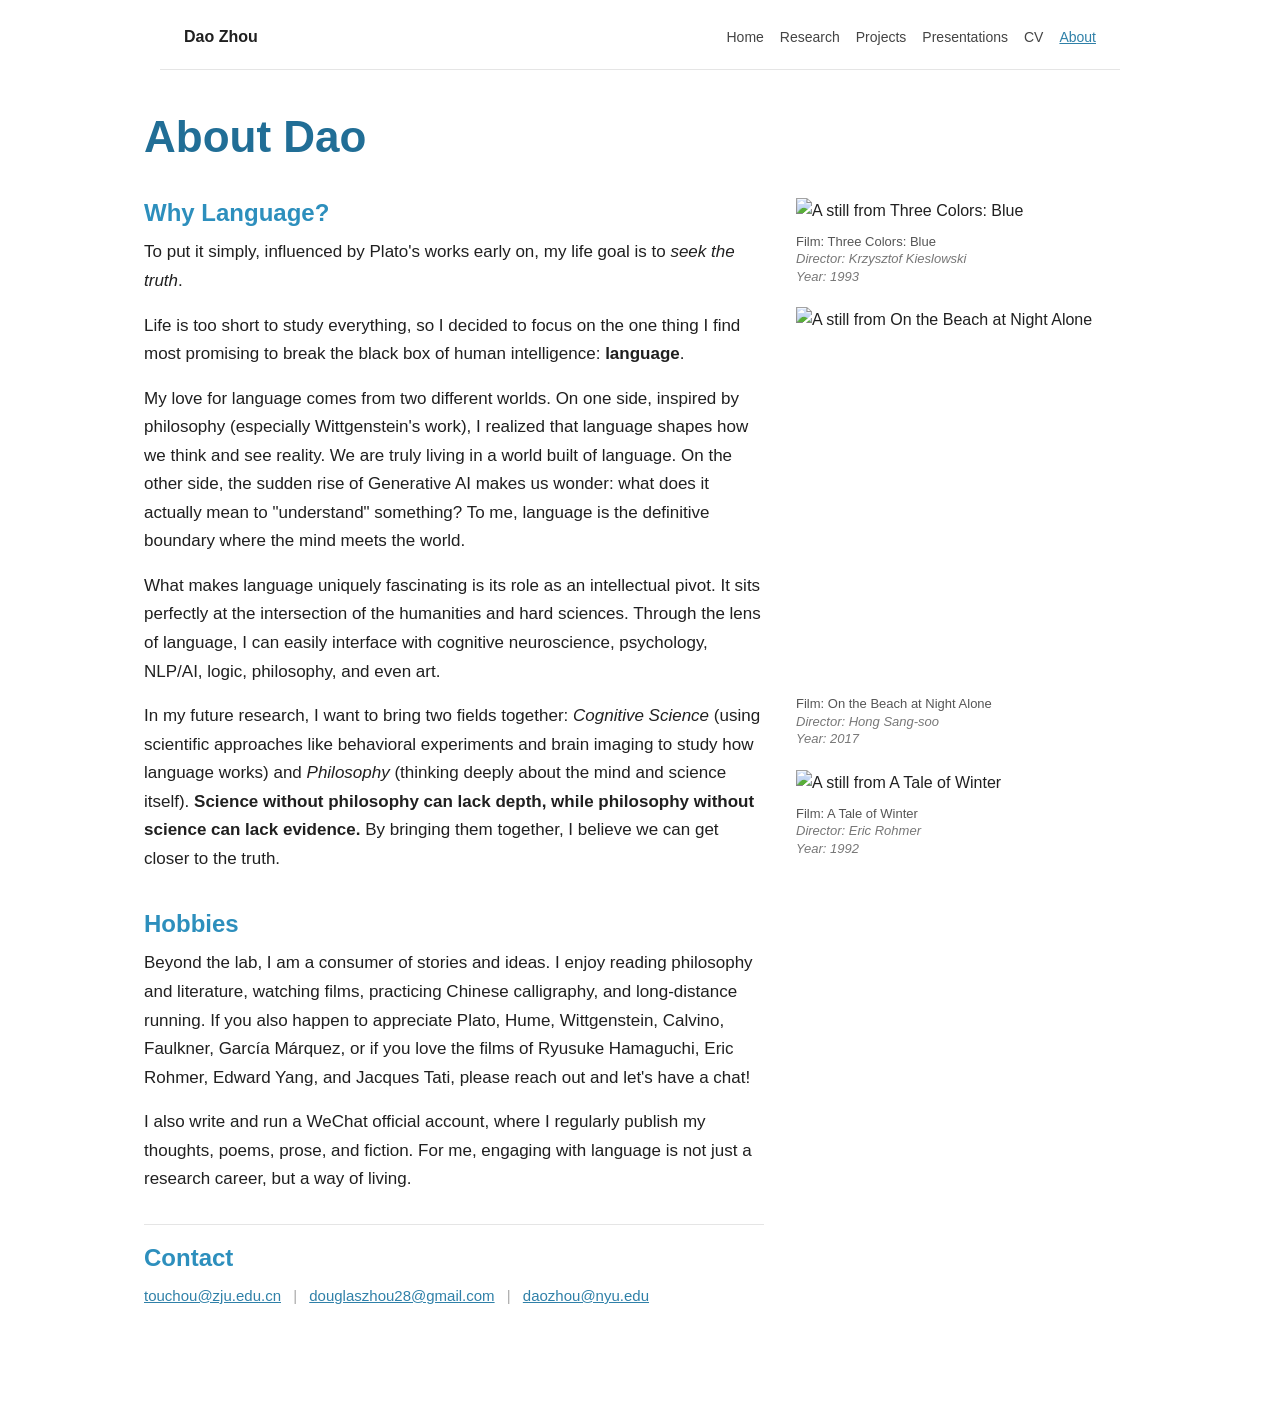
==== about.html @ 205399be "Rename Douglas Zhou to Dao Zhou, update CV, and categorize projects - Replace all "Douglas Zhou"/"Do" ====
<!doctype html>
<html lang="en">
  <head>
    <meta charset="utf-8">
    <meta name="viewport" content="width=device-width, initial-scale=1">
    <title>About - Dao Zhou</title>
    <link rel="stylesheet" href="styles.css">
    <link rel="icon" type="image/png" href="favicon.png">
  </head>
  <body>
    <header class="site-header">
      <a class="site-title" href="index.html">Dao Zhou</a>
      <nav class="nav" aria-label="Primary navigation">
        <a href="index.html">Home</a>
        <a href="research.html">Research</a>
        <a href="projects.html">Projects</a>
        <a href="presentations.html">Presentations</a>
        <a href="cv.html">CV</a>
        <a class="active" href="about.html">About</a>
      </nav>
    </header>

    <main class="page about-page">
      <section class="about-layout">
        <div class="about-copy">
          <h1>About Dao</h1>

          <h2>Why Language?</h2>
          <p>To put it simply, influenced by Plato's works early on, my life goal is to <em>seek the truth</em>.</p>

          <p>Life is too short to study everything, so I decided to focus on the one thing I find most promising to break the black box of human intelligence: <strong>language</strong>.</p>

          <p>My love for language comes from two different worlds. On one side, inspired by philosophy (especially Wittgenstein's work), I realized that language shapes how we think and see reality. We are truly living in a world built of language. On the other side, the sudden rise of Generative AI makes us wonder: what does it actually mean to "understand" something? To me, language is the definitive boundary where the mind meets the world.</p>

          <p>What makes language uniquely fascinating is its role as an intellectual pivot. It sits perfectly at the intersection of the humanities and hard sciences. Through the lens of language, I can easily interface with cognitive neuroscience, psychology, NLP/AI, logic, philosophy, and even art.</p>

          <p>In my future research, I want to bring two fields together: <em>Cognitive Science</em> (using scientific approaches like behavioral experiments and brain imaging to study how language works) and <em>Philosophy</em> (thinking deeply about the mind and science itself). <strong>Science without philosophy can lack depth, while philosophy without science can lack evidence.</strong> By bringing them together, I believe we can get closer to the truth.</p>

          <h2>Hobbies</h2>
          <p>Beyond the lab, I am a consumer of stories and ideas. I enjoy reading philosophy and literature, watching films, practicing Chinese calligraphy, and long-distance running. If you also happen to appreciate Plato, Hume, Wittgenstein, Calvino, Faulkner, García Márquez, or if you love the films of Ryusuke Hamaguchi, Eric Rohmer, Edward Yang, and Jacques Tati, please reach out and let's have a chat!</p>

          <p>I also write and run a WeChat official account, where I regularly publish my thoughts, poems, prose, and fiction. For me, engaging with language is not just a research career, but a way of living.</p>

          <section class="contact-line" aria-label="Contact">
            <h2>Contact</h2>
            <p><a href="mailto:touchou@zju.edu.cn">touchou@zju.edu.cn</a> <span>|</span> <a href="mailto:douglaszhou28@gmail.com">douglaszhou28@gmail.com</a> <span>|</span> <a href="mailto:daozhou@nyu.edu">daozhou@nyu.edu</a></p>
          </section>
        </div>

        <aside class="film-gallery" aria-label="Favorite film stills">
          <figure class="film-image">
            <img src="assets/img/blue.webp" alt="A still from Three Colors: Blue">
            <figcaption><span>Film: Three Colors: Blue</span><span>Director: Krzysztof Kieslowski</span><span>Year: 1993</span></figcaption>
          </figure>
          <figure class="film-image portrait-still">
            <img src="assets/img/on_the_beach_at_night_alone_2017.webp" alt="A still from On the Beach at Night Alone">
            <figcaption><span>Film: On the Beach at Night Alone</span><span>Director: Hong Sang-soo</span><span>Year: 2017</span></figcaption>
          </figure>
          <figure class="film-image">
            <img src="assets/img/a_tale_of_winter_1992.webp" alt="A still from A Tale of Winter">
            <figcaption><span>Film: A Tale of Winter</span><span>Director: Eric Rohmer</span><span>Year: 1992</span></figcaption>
          </figure>
        </aside>
      </section>
    </main>
  </body>
</html>
---- styles.css ----
:root {
  --page-width: 960px;
  --text-width: 912px;
  --ink: #202020;
  --muted: #555;
  --line: #e5e5e5;
  --link: #2f80a8;
  --heading: #2d8fbd;
  --heading-dark: #216e96;
  --soft-blue: #eff8fc;
}

* {
  box-sizing: border-box;
}

body {
  margin: 0;
  color: var(--ink);
  background: #fff;
  font-family: Arial, Helvetica, sans-serif;
  font-size: 16px;
  line-height: 1.68;
}

a {
  color: var(--link);
}

.site-header {
  max-width: var(--page-width);
  margin: 0 auto;
  padding: 24px 24px 18px;
  display: flex;
  justify-content: space-between;
  align-items: baseline;
  gap: 24px;
  border-bottom: 1px solid var(--line);
}

.site-title {
  color: var(--ink);
  font-size: 16px;
  font-weight: 700;
  text-decoration: none;
}

.nav {
  display: flex;
  flex-wrap: wrap;
  justify-content: flex-end;
  gap: 16px;
  font-size: 14px;
}

.nav a {
  color: #444;
  text-decoration: none;
}

.nav a.active,
.nav a:hover {
  color: var(--link);
  text-decoration: underline;
}

.page {
  max-width: var(--page-width);
  margin: 0 auto;
  padding: 42px 24px 80px;
}

.home-page {
  max-width: 1040px;
  padding-top: 58px;
}

.home-layout {
  display: grid;
  grid-template-columns: minmax(0, 640px) 324px;
  gap: 28px;
  align-items: start;
}

.home-layout .portrait {
  margin-top: 78px;
}

.home-text {
  max-width: 640px;
  font-size: 17px;
  line-height: 1.7;
}

h1 {
  margin: 0 0 28px;
  color: var(--heading-dark);
  font-family: Arial, Helvetica, sans-serif;
  font-size: 44px;
  font-weight: 700;
  line-height: 1.15;
}

.home-text h1 {
  color: var(--heading-dark);
  font-size: 54px;
}

h2 {
  margin: 36px 0 10px;
  color: var(--heading);
  font-family: Arial, Helvetica, sans-serif;
  font-size: 24px;
  font-weight: 700;
  line-height: 1.25;
}

p {
  margin: 0 0 16px;
}

ol,
ul {
  margin-top: 0;
  padding-left: 24px;
}

li {
  margin-bottom: 10px;
}

.portrait {
  margin: 4px 0 0;
}

.portrait img {
  display: block;
  width: 100%;
  height: 520px;
  object-fit: cover;
}

figcaption {
  margin-top: 8px;
  color: #777;
  font-size: 13px;
  font-style: italic;
  font-weight: 500;
  line-height: 1.35;
}

.portrait figcaption {
  text-align: right;
}

.button-row {
  margin-top: 26px;
}

.button {
  display: inline-block;
  margin: 0 10px 10px 0;
  padding: 7px 12px;
  border: 1px solid var(--link);
  color: var(--link);
  text-decoration: none;
  font-size: 13px;
}

.button:hover {
  background: #f5f8f7;
}

.text-page {
  max-width: var(--page-width);
  font-size: 17px;
}

.text-page > p,
.text-page > ol,
.text-page > ul,
.text-page > h2,
.project-entry > h2,
.project-entry > p {
  max-width: var(--text-width);
}

.projects-page h1 {
  margin-bottom: 12px;
}

.project-entry {
  padding: 26px 0;
  border-top: 1px solid var(--line);
}

.project-entry:first-of-type {
  border-top: 0;
  padding-top: 8px;
}

.project-entry h2 {
  color: var(--ink);
  margin: 0 0 4px;
}

.project-meta {
  color: var(--muted);
  font-size: 14px;
  margin-bottom: 12px;
}

.projects-intro {
  color: var(--muted);
  font-size: 15px;
  margin-bottom: 6px;
}

.project-category {
  border-top: 1px solid var(--line);
}

.project-category:first-of-type {
  border-top: 0;
}

.category-header {
  display: flex;
  width: 100%;
  align-items: center;
  justify-content: space-between;
  gap: 20px;
  padding: 24px 2px;
  background: none;
  border: 0;
  cursor: pointer;
  text-align: left;
  font: inherit;
  color: inherit;
}

.category-header:hover .category-name {
  color: var(--link);
}

.category-title {
  display: flex;
  flex-direction: column;
  gap: 4px;
  min-width: 0;
}

.category-name {
  font-size: 22px;
  font-weight: 700;
  color: var(--heading);
  line-height: 1.2;
  transition: color 0.15s ease;
}

.category-subtitle {
  font-size: 14px;
  color: var(--muted);
  line-height: 1.4;
}

.category-meta {
  display: flex;
  align-items: center;
  gap: 16px;
  flex-shrink: 0;
}

.category-count {
  font-size: 13px;
  color: var(--muted);
  white-space: nowrap;
}

.category-chevron {
  width: 10px;
  height: 10px;
  border-right: 2px solid var(--heading);
  border-bottom: 2px solid var(--heading);
  transform: rotate(45deg);
  transition: transform 0.22s ease;
}

.project-category.open .category-chevron {
  transform: rotate(-135deg);
}

.category-body {
  display: grid;
  grid-template-rows: 0fr;
  visibility: hidden;
  transition: grid-template-rows 0.28s ease, visibility 0s linear 0.28s;
}

.project-category.open .category-body {
  grid-template-rows: 1fr;
  visibility: visible;
  transition: grid-template-rows 0.28s ease;
}

.category-body-inner {
  overflow: hidden;
  min-height: 0;
}

.category-body .project-entry {
  margin-left: 4px;
  padding-left: 22px;
  border-left: 2px solid var(--line);
}

.small-note {
  color: var(--muted);
  font-size: 14px;
}

.cv-page {
  max-width: var(--page-width);
}

.cv-section {
  padding: 22px 0;
  border-top: 1px solid var(--line);
}

.cv-section h2 {
  margin-top: 0;
}

.cv-row {
  display: grid;
  grid-template-columns: minmax(0, 1fr) 150px;
  gap: 32px;
  margin-bottom: 18px;
}

.cv-row p {
  margin-bottom: 4px;
}

.cv-row > p:last-child {
  color: var(--muted);
  text-align: right;
}

.cv-frame {
  width: 100%;
  height: 980px;
  margin-top: 28px;
  border: 1px solid var(--line);
}

.about-page {
  max-width: 1040px;
}

.about-layout {
  display: grid;
  grid-template-columns: minmax(0, 1fr) 340px;
  gap: 32px;
  align-items: start;
}

.about-copy {
  max-width: 620px;
  font-size: 17px;
}

.film-gallery {
  display: grid;
  gap: 22px;
  margin-top: 86px;
}

.film-image {
  margin: 0;
}

.film-image img {
  display: block;
  width: 100%;
  height: auto;
}

.film-image.portrait-still img {
  height: 380px;
  object-fit: cover;
  object-position: center;
}

.film-image figcaption {
  text-align: left;
}

.film-image figcaption span {
  display: block;
}

.film-image figcaption span:first-child {
  color: #555;
  font-style: normal;
}

.contact-line {
  margin-top: 30px;
  padding-top: 18px;
  border-top: 1px solid var(--line);
}

.contact-line h2 {
  margin-top: 0;
}

.contact-line p {
  color: var(--muted);
  font-size: 15px;
}

.contact-line span {
  color: #aaa;
  margin: 0 8px;
}

@media (max-width: 760px) {
  .site-header {
    display: block;
  }

  .nav {
    justify-content: flex-start;
    margin-top: 12px;
  }

  .page {
    padding-top: 38px;
  }

  .home-layout {
    grid-template-columns: 1fr;
    gap: 30px;
  }

  .home-layout .portrait {
    margin-top: 0;
  }

  .portrait {
    max-width: 360px;
  }

  .portrait img {
    height: auto;
  }

  .about-layout {
    grid-template-columns: 1fr;
    gap: 30px;
  }

  .film-gallery {
    max-width: 420px;
  }

  h1,
  .home-text h1 {
    font-size: 38px;
  }
}
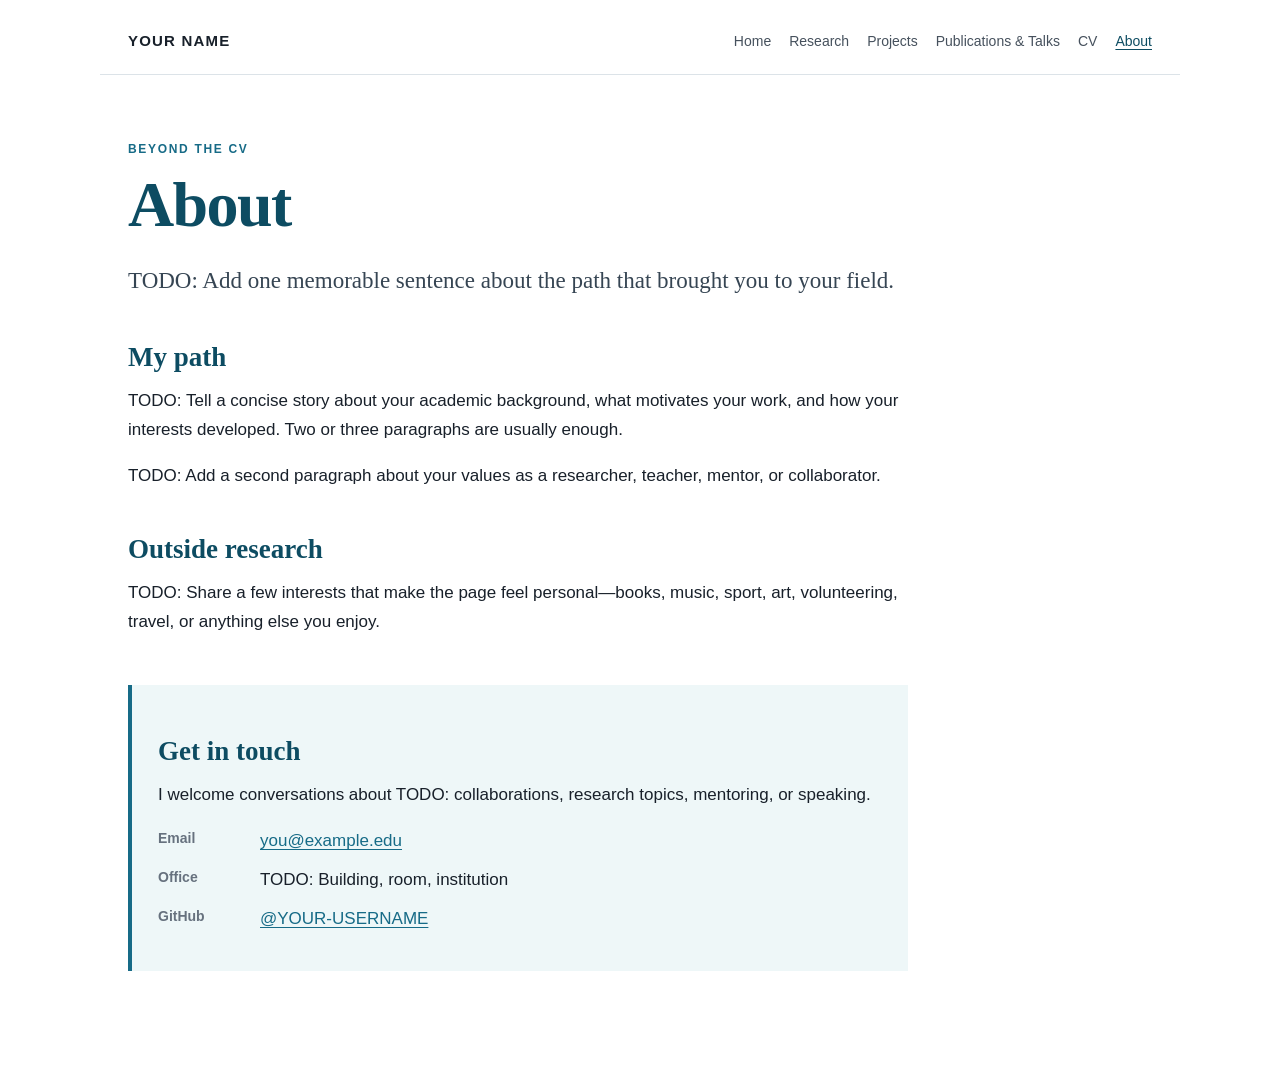
==== commit 9a2da371: "Convert academic site into reusable template" ====
--- a/about.html
+++ b/about.html
@@ -1,67 +1,21 @@
 <!doctype html>
 <html lang="en">
   <head>
-    <meta charset="utf-8">
-    <meta name="viewport" content="width=device-width, initial-scale=1">
-    <title>About - Dao Zhou</title>
-    <link rel="stylesheet" href="styles.css">
-    <link rel="icon" type="image/png" href="favicon.png">
+    <meta charset="utf-8"><meta name="viewport" content="width=device-width, initial-scale=1">
+    <meta name="description" content="About YOUR NAME."><title>About | YOUR NAME</title>
+    <link rel="stylesheet" href="styles.css"><link rel="icon" type="image/svg+xml" href="favicon.svg">
   </head>
   <body>
     <header class="site-header">
-      <a class="site-title" href="index.html">Dao Zhou</a>
-      <nav class="nav" aria-label="Primary navigation">
-        <a href="index.html">Home</a>
-        <a href="research.html">Research</a>
-        <a href="projects.html">Projects</a>
-        <a href="presentations.html">Presentations</a>
-        <a href="cv.html">CV</a>
-        <a class="active" href="about.html">About</a>
-      </nav>
+      <a class="site-title" href="index.html">YOUR NAME</a>
+      <nav class="nav" aria-label="Primary navigation"><a href="index.html">Home</a><a href="research.html">Research</a><a href="projects.html">Projects</a><a href="presentations.html">Publications &amp; Talks</a><a href="cv.html">CV</a><a class="active" aria-current="page" href="about.html">About</a></nav>
     </header>
-
-    <main class="page about-page">
-      <section class="about-layout">
-        <div class="about-copy">
-          <h1>About Dao</h1>
-
-          <h2>Why Language?</h2>
-          <p>To put it simply, influenced by Plato's works early on, my life goal is to <em>seek the truth</em>.</p>
-
-          <p>Life is too short to study everything, so I decided to focus on the one thing I find most promising to break the black box of human intelligence: <strong>language</strong>.</p>
-
-          <p>My love for language comes from two different worlds. On one side, inspired by philosophy (especially Wittgenstein's work), I realized that language shapes how we think and see reality. We are truly living in a world built of language. On the other side, the sudden rise of Generative AI makes us wonder: what does it actually mean to "understand" something? To me, language is the definitive boundary where the mind meets the world.</p>
-
-          <p>What makes language uniquely fascinating is its role as an intellectual pivot. It sits perfectly at the intersection of the humanities and hard sciences. Through the lens of language, I can easily interface with cognitive neuroscience, psychology, NLP/AI, logic, philosophy, and even art.</p>
-
-          <p>In my future research, I want to bring two fields together: <em>Cognitive Science</em> (using scientific approaches like behavioral experiments and brain imaging to study how language works) and <em>Philosophy</em> (thinking deeply about the mind and science itself). <strong>Science without philosophy can lack depth, while philosophy without science can lack evidence.</strong> By bringing them together, I believe we can get closer to the truth.</p>
-
-          <h2>Hobbies</h2>
-          <p>Beyond the lab, I am a consumer of stories and ideas. I enjoy reading philosophy and literature, watching films, practicing Chinese calligraphy, and long-distance running. If you also happen to appreciate Plato, Hume, Wittgenstein, Calvino, Faulkner, García Márquez, or if you love the films of Ryusuke Hamaguchi, Eric Rohmer, Edward Yang, and Jacques Tati, please reach out and let's have a chat!</p>
-
-          <p>I also write and run a WeChat official account, where I regularly publish my thoughts, poems, prose, and fiction. For me, engaging with language is not just a research career, but a way of living.</p>
-
-          <section class="contact-line" aria-label="Contact">
-            <h2>Contact</h2>
-            <p><a href="mailto:touchou@zju.edu.cn">touchou@zju.edu.cn</a> <span>|</span> <a href="mailto:douglaszhou28@gmail.com">douglaszhou28@gmail.com</a> <span>|</span> <a href="mailto:daozhou@nyu.edu">daozhou@nyu.edu</a></p>
-          </section>
-        </div>
-
-        <aside class="film-gallery" aria-label="Favorite film stills">
-          <figure class="film-image">
-            <img src="assets/img/blue.webp" alt="A still from Three Colors: Blue">
-            <figcaption><span>Film: Three Colors: Blue</span><span>Director: Krzysztof Kieslowski</span><span>Year: 1993</span></figcaption>
-          </figure>
-          <figure class="film-image portrait-still">
-            <img src="assets/img/on_the_beach_at_night_alone_2017.webp" alt="A still from On the Beach at Night Alone">
-            <figcaption><span>Film: On the Beach at Night Alone</span><span>Director: Hong Sang-soo</span><span>Year: 2017</span></figcaption>
-          </figure>
-          <figure class="film-image">
-            <img src="assets/img/a_tale_of_winter_1992.webp" alt="A still from A Tale of Winter">
-            <figcaption><span>Film: A Tale of Winter</span><span>Director: Eric Rohmer</span><span>Year: 1992</span></figcaption>
-          </figure>
-        </aside>
-      </section>
+    <main class="page text-page about-page">
+      <p class="eyebrow">Beyond the CV</p><h1>About</h1>
+      <p class="lead">TODO: Add one memorable sentence about the path that brought you to your field.</p>
+      <section><h2>My path</h2><p>TODO: Tell a concise story about your academic background, what motivates your work, and how your interests developed. Two or three paragraphs are usually enough.</p><p>TODO: Add a second paragraph about your values as a researcher, teacher, mentor, or collaborator.</p></section>
+      <section><h2>Outside research</h2><p>TODO: Share a few interests that make the page feel personal—books, music, sport, art, volunteering, travel, or anything else you enjoy.</p></section>
+      <section class="contact-card" aria-label="Contact information"><h2>Get in touch</h2><p>I welcome conversations about TODO: collaborations, research topics, mentoring, or speaking.</p><ul class="contact-list"><li><span>Email</span><a href="mailto:you@example.edu">you@example.edu</a></li><li><span>Office</span>TODO: Building, room, institution</li><li><span>GitHub</span><a href="https://github.com/YOUR-USERNAME">@YOUR-USERNAME</a></li></ul></section>
     </main>
   </body>
 </html>
--- a/styles.css
+++ b/styles.css
@@ -1,473 +1,115 @@
 :root {
-  --page-width: 960px;
-  --text-width: 912px;
-  --ink: #202020;
-  --muted: #555;
-  --line: #e5e5e5;
-  --link: #2f80a8;
-  --heading: #2d8fbd;
-  --heading-dark: #216e96;
-  --soft-blue: #eff8fc;
+  --page-width: 1080px;
+  --text-width: 780px;
+  --ink: #18202a;
+  --muted: #66717e;
+  --line: #dce3e8;
+  --accent: #176b87;
+  --accent-dark: #0d4c62;
+  --soft: #eef7f8;
+  --paper: #ffffff;
+  --shadow: 0 18px 50px rgba(22, 55, 67, 0.10);
 }
 
-* {
-  box-sizing: border-box;
+* { box-sizing: border-box; }
+html { scroll-behavior: smooth; }
+body { margin: 0; color: var(--ink); background: var(--paper); font-family: Inter, ui-sans-serif, -apple-system, BlinkMacSystemFont, "Segoe UI", sans-serif; font-size: 17px; line-height: 1.7; }
+a { color: var(--accent); text-underline-offset: 3px; }
+a:hover { color: var(--accent-dark); }
+
+.site-header { max-width: var(--page-width); margin: 0 auto; padding: 28px 28px 20px; display: flex; justify-content: space-between; align-items: baseline; gap: 28px; border-bottom: 1px solid var(--line); }
+.site-title { flex: none; color: var(--ink); font-size: 15px; font-weight: 800; letter-spacing: .08em; text-decoration: none; }
+.nav { display: flex; flex-wrap: wrap; justify-content: flex-end; gap: 7px 18px; font-size: 14px; }
+.nav a { color: #46515d; text-decoration: none; }
+.nav a.active, .nav a:hover { color: var(--accent-dark); text-decoration: underline; }
+
+.page { max-width: var(--page-width); margin: 0 auto; padding: 64px 28px 96px; }
+.text-page > section, .text-page > p, .text-page > ol, .text-page > ul { max-width: var(--text-width); }
+h1, h2 { font-family: Georgia, "Times New Roman", serif; }
+h1 { margin: 0 0 26px; color: var(--accent-dark); font-size: clamp(42px, 6vw, 64px); line-height: 1.05; letter-spacing: -.025em; }
+h2 { margin: 42px 0 12px; color: var(--accent-dark); font-size: 27px; line-height: 1.25; }
+p { margin: 0 0 18px; }
+ol, ul { margin-top: 0; padding-left: 24px; }
+li { margin-bottom: 10px; }
+.eyebrow { margin-bottom: 12px; color: var(--accent); font-size: 12px; font-weight: 800; letter-spacing: .14em; text-transform: uppercase; }
+.lead { max-width: 720px; margin-bottom: 30px; color: #364553; font-family: Georgia, "Times New Roman", serif; font-size: 23px; line-height: 1.5; }
+
+.home-page { padding-top: 76px; }
+.home-layout { display: grid; grid-template-columns: minmax(0, 1.65fr) minmax(250px, .75fr); gap: 64px; align-items: start; }
+.home-text h1 { font-size: clamp(48px, 7vw, 76px); }
+.portrait { margin: 48px 0 0; }
+.portrait img { display: block; width: 100%; aspect-ratio: 4 / 5; object-fit: cover; border-radius: 3px; box-shadow: var(--shadow); }
+figcaption { margin-top: 10px; color: var(--muted); font-size: 13px; font-style: italic; text-align: right; }
+.button-row { margin-top: 30px; }
+.button { display: inline-block; margin: 0 8px 10px 0; padding: 9px 14px; border: 1px solid var(--accent); border-radius: 3px; color: var(--accent-dark); font-size: 13px; font-weight: 700; text-decoration: none; }
+.button:hover { background: var(--soft); }
+.button.primary { background: var(--accent-dark); color: white; }
+.button.primary:hover { background: var(--accent); }
+.profile-links { display: flex; flex-wrap: wrap; gap: 8px 22px; padding: 0; margin-top: 18px; list-style: none; font-size: 14px; }
+.question-list li { padding-left: 8px; margin-bottom: 18px; }
+.tag-list { display: flex; flex-wrap: wrap; gap: 9px; padding: 0; list-style: none; }
+.tag-list li { padding: 6px 11px; margin: 0; background: var(--soft); border-radius: 999px; color: var(--accent-dark); font-size: 14px; }
+
+.projects-page { max-width: var(--page-width); }
+.projects-intro { color: var(--muted); }
+.project-category { margin-bottom: 16px; }
+.category-header { display: flex; width: 100%; align-items: center; justify-content: space-between; gap: 20px; padding: 18px 22px; background: #f8fafb; border: 1px solid var(--line); border-radius: 8px; cursor: pointer; text-align: left; font: inherit; color: inherit; }
+.category-header:hover, .project-category.open .category-header { background: var(--soft); border-color: #b7d9df; }
+.category-title { display: flex; flex-direction: column; gap: 2px; }
+.category-name { color: var(--accent-dark); font-family: Georgia, "Times New Roman", serif; font-size: 22px; font-weight: 700; line-height: 1.3; }
+.category-subtitle, .category-count { color: var(--muted); font-size: 14px; }
+.category-meta { display: flex; flex: none; align-items: center; gap: 14px; }
+.category-toggle { width: 10px; height: 10px; border-right: 2px solid var(--accent); border-bottom: 2px solid var(--accent); transform: rotate(45deg) translateY(-3px); transition: transform .2s ease; }
+.project-category.open .category-toggle { transform: rotate(225deg) translate(-2px, -2px); }
+.category-body { display: grid; grid-template-rows: 0fr; transition: grid-template-rows .25s ease; }
+.project-category.open .category-body { grid-template-rows: 1fr; }
+.category-body-inner { overflow: hidden; }
+.project-entry { padding: 28px 22px; border-bottom: 1px solid var(--line); }
+.project-entry h2 { margin: 0 0 7px; color: var(--ink); font-size: 24px; }
+.project-meta { color: var(--muted); font-size: 14px; }
+.resource-links { display: flex; flex-wrap: wrap; gap: 18px; font-size: 14px; font-weight: 700; }
+
+.output-section { margin-bottom: 54px; }
+.output-entry { padding: 20px 0; border-top: 1px solid var(--line); }
+.output-entry:last-child { border-bottom: 1px solid var(--line); }
+.output-entry p { margin-bottom: 8px; }
+.page-heading-row { display: flex; align-items: flex-end; justify-content: space-between; gap: 30px; margin-bottom: 22px; }
+.page-heading-row h1 { margin-bottom: 0; }
+.cv-section { padding: 6px 0 28px; border-top: 1px solid var(--line); }
+.cv-section h2 { margin-top: 24px; }
+.cv-row { display: grid; grid-template-columns: minmax(0, 1fr) max-content; gap: 34px; margin-bottom: 22px; }
+.cv-row p { margin: 0 0 3px; }
+.cv-row > p:last-child, .cv-row > div + p { color: var(--muted); font-size: 14px; text-align: right; }
+.cv-preview { padding-top: 4px; }
+.file-note { color: var(--muted); font-size: 14px; }
+.cv-frame { width: 100%; min-height: 760px; border: 1px solid var(--line); }
+.asset-placeholder { padding: 26px; background: #f8fafb; border: 1px dashed #aab7c0; color: var(--muted); }
+.asset-placeholder p:last-child { margin-bottom: 0; overflow-wrap: anywhere; }
+.contact-card { margin-top: 48px; padding: 8px 26px 20px; background: var(--soft); border-left: 4px solid var(--accent); }
+.contact-list { padding: 0; list-style: none; }
+.contact-list li { display: grid; grid-template-columns: 90px 1fr; gap: 12px; }
+.contact-list span { color: var(--muted); font-size: 14px; font-weight: 700; }
+code { padding: 2px 5px; background: #f3f5f6; border-radius: 3px; font-size: .9em; }
+
+@media (max-width: 760px) {
+  body { font-size: 16px; }
+  .site-header { align-items: flex-start; flex-direction: column; gap: 12px; padding: 22px 20px 16px; }
+  .nav { justify-content: flex-start; gap: 6px 15px; }
+  .page { padding: 46px 20px 72px; }
+  .home-layout { grid-template-columns: 1fr; gap: 20px; }
+  .portrait { max-width: 360px; margin-top: 12px; }
+  .portrait figcaption { text-align: left; }
+  .page-heading-row { align-items: flex-start; flex-direction: column; }
+  .cv-row { grid-template-columns: 1fr; gap: 2px; }
+  .cv-row > p:last-child, .cv-row > div + p { text-align: left; }
+  .category-count { display: none; }
+  .category-header { padding: 16px; }
+  .project-entry { padding: 24px 8px; }
+  .cv-frame { min-height: 520px; }
 }
 
-body {
-  margin: 0;
-  color: var(--ink);
-  background: #fff;
-  font-family: Arial, Helvetica, sans-serif;
-  font-size: 16px;
-  line-height: 1.68;
+@media print {
+  .site-header, .button, .cv-preview { display: none; }
+  .page { max-width: none; padding: 0; }
+  body { font-size: 11pt; }
 }
-
-a {
-  color: var(--link);
-}
-
-.site-header {
-  max-width: var(--page-width);
-  margin: 0 auto;
-  padding: 24px 24px 18px;
-  display: flex;
-  justify-content: space-between;
-  align-items: baseline;
-  gap: 24px;
-  border-bottom: 1px solid var(--line);
-}
-
-.site-title {
-  color: var(--ink);
-  font-size: 16px;
-  font-weight: 700;
-  text-decoration: none;
-}
-
-.nav {
-  display: flex;
-  flex-wrap: wrap;
-  justify-content: flex-end;
-  gap: 16px;
-  font-size: 14px;
-}
-
-.nav a {
-  color: #444;
-  text-decoration: none;
-}
-
-.nav a.active,
-.nav a:hover {
-  color: var(--link);
-  text-decoration: underline;
-}
-
-.page {
-  max-width: var(--page-width);
-  margin: 0 auto;
-  padding: 42px 24px 80px;
-}
-
-.home-page {
-  max-width: 1040px;
-  padding-top: 58px;
-}
-
-.home-layout {
-  display: grid;
-  grid-template-columns: minmax(0, 640px) 324px;
-  gap: 28px;
-  align-items: start;
-}
-
-.home-layout .portrait {
-  margin-top: 78px;
-}
-
-.home-text {
-  max-width: 640px;
-  font-size: 17px;
-  line-height: 1.7;
-}
-
-h1 {
-  margin: 0 0 28px;
-  color: var(--heading-dark);
-  font-family: Arial, Helvetica, sans-serif;
-  font-size: 44px;
-  font-weight: 700;
-  line-height: 1.15;
-}
-
-.home-text h1 {
-  color: var(--heading-dark);
-  font-size: 54px;
-}
-
-h2 {
-  margin: 36px 0 10px;
-  color: var(--heading);
-  font-family: Arial, Helvetica, sans-serif;
-  font-size: 24px;
-  font-weight: 700;
-  line-height: 1.25;
-}
-
-p {
-  margin: 0 0 16px;
-}
-
-ol,
-ul {
-  margin-top: 0;
-  padding-left: 24px;
-}
-
-li {
-  margin-bottom: 10px;
-}
-
-.portrait {
-  margin: 4px 0 0;
-}
-
-.portrait img {
-  display: block;
-  width: 100%;
-  height: 520px;
-  object-fit: cover;
-}
-
-figcaption {
-  margin-top: 8px;
-  color: #777;
-  font-size: 13px;
-  font-style: italic;
-  font-weight: 500;
-  line-height: 1.35;
-}
-
-.portrait figcaption {
-  text-align: right;
-}
-
-.button-row {
-  margin-top: 26px;
-}
-
-.button {
-  display: inline-block;
-  margin: 0 10px 10px 0;
-  padding: 7px 12px;
-  border: 1px solid var(--link);
-  color: var(--link);
-  text-decoration: none;
-  font-size: 13px;
-}
-
-.button:hover {
-  background: #f5f8f7;
-}
-
-.text-page {
-  max-width: var(--page-width);
-  font-size: 17px;
-}
-
-.text-page > p,
-.text-page > ol,
-.text-page > ul,
-.text-page > h2,
-.project-entry > h2,
-.project-entry > p {
-  max-width: var(--text-width);
-}
-
-.projects-page h1 {
-  margin-bottom: 12px;
-}
-
-.project-entry {
-  padding: 26px 0;
-  border-top: 1px solid var(--line);
-}
-
-.project-entry:first-of-type {
-  border-top: 0;
-  padding-top: 8px;
-}
-
-.project-entry h2 {
-  color: var(--ink);
-  margin: 0 0 4px;
-}
-
-.project-meta {
-  color: var(--muted);
-  font-size: 14px;
-  margin-bottom: 12px;
-}
-
-.projects-intro {
-  color: var(--muted);
-  font-size: 15px;
-  margin-bottom: 6px;
-}
-
-.project-category {
-  border-top: 1px solid var(--line);
-}
-
-.project-category:first-of-type {
-  border-top: 0;
-}
-
-.category-header {
-  display: flex;
-  width: 100%;
-  align-items: center;
-  justify-content: space-between;
-  gap: 20px;
-  padding: 24px 2px;
-  background: none;
-  border: 0;
-  cursor: pointer;
-  text-align: left;
-  font: inherit;
-  color: inherit;
-}
-
-.category-header:hover .category-name {
-  color: var(--link);
-}
-
-.category-title {
-  display: flex;
-  flex-direction: column;
-  gap: 4px;
-  min-width: 0;
-}
-
-.category-name {
-  font-size: 22px;
-  font-weight: 700;
-  color: var(--heading);
-  line-height: 1.2;
-  transition: color 0.15s ease;
-}
-
-.category-subtitle {
-  font-size: 14px;
-  color: var(--muted);
-  line-height: 1.4;
-}
-
-.category-meta {
-  display: flex;
-  align-items: center;
-  gap: 16px;
-  flex-shrink: 0;
-}
-
-.category-count {
-  font-size: 13px;
-  color: var(--muted);
-  white-space: nowrap;
-}
-
-.category-chevron {
-  width: 10px;
-  height: 10px;
-  border-right: 2px solid var(--heading);
-  border-bottom: 2px solid var(--heading);
-  transform: rotate(45deg);
-  transition: transform 0.22s ease;
-}
-
-.project-category.open .category-chevron {
-  transform: rotate(-135deg);
-}
-
-.category-body {
-  display: grid;
-  grid-template-rows: 0fr;
-  visibility: hidden;
-  transition: grid-template-rows 0.28s ease, visibility 0s linear 0.28s;
-}
-
-.project-category.open .category-body {
-  grid-template-rows: 1fr;
-  visibility: visible;
-  transition: grid-template-rows 0.28s ease;
-}
-
-.category-body-inner {
-  overflow: hidden;
-  min-height: 0;
-}
-
-.category-body .project-entry {
-  margin-left: 4px;
-  padding-left: 22px;
-  border-left: 2px solid var(--line);
-}
-
-.small-note {
-  color: var(--muted);
-  font-size: 14px;
-}
-
-.cv-page {
-  max-width: var(--page-width);
-}
-
-.cv-section {
-  padding: 22px 0;
-  border-top: 1px solid var(--line);
-}
-
-.cv-section h2 {
-  margin-top: 0;
-}
-
-.cv-row {
-  display: grid;
-  grid-template-columns: minmax(0, 1fr) 150px;
-  gap: 32px;
-  margin-bottom: 18px;
-}
-
-.cv-row p {
-  margin-bottom: 4px;
-}
-
-.cv-row > p:last-child {
-  color: var(--muted);
-  text-align: right;
-}
-
-.cv-frame {
-  width: 100%;
-  height: 980px;
-  margin-top: 28px;
-  border: 1px solid var(--line);
-}
-
-.about-page {
-  max-width: 1040px;
-}
-
-.about-layout {
-  display: grid;
-  grid-template-columns: minmax(0, 1fr) 340px;
-  gap: 32px;
-  align-items: start;
-}
-
-.about-copy {
-  max-width: 620px;
-  font-size: 17px;
-}
-
-.film-gallery {
-  display: grid;
-  gap: 22px;
-  margin-top: 86px;
-}
-
-.film-image {
-  margin: 0;
-}
-
-.film-image img {
-  display: block;
-  width: 100%;
-  height: auto;
-}
-
-.film-image.portrait-still img {
-  height: 380px;
-  object-fit: cover;
-  object-position: center;
-}
-
-.film-image figcaption {
-  text-align: left;
-}
-
-.film-image figcaption span {
-  display: block;
-}
-
-.film-image figcaption span:first-child {
-  color: #555;
-  font-style: normal;
-}
-
-.contact-line {
-  margin-top: 30px;
-  padding-top: 18px;
-  border-top: 1px solid var(--line);
-}
-
-.contact-line h2 {
-  margin-top: 0;
-}
-
-.contact-line p {
-  color: var(--muted);
-  font-size: 15px;
-}
-
-.contact-line span {
-  color: #aaa;
-  margin: 0 8px;
-}
-
-@media (max-width: 760px) {
-  .site-header {
-    display: block;
-  }
-
-  .nav {
-    justify-content: flex-start;
-    margin-top: 12px;
-  }
-
-  .page {
-    padding-top: 38px;
-  }
-
-  .home-layout {
-    grid-template-columns: 1fr;
-    gap: 30px;
-  }
-
-  .home-layout .portrait {
-    margin-top: 0;
-  }
-
-  .portrait {
-    max-width: 360px;
-  }
-
-  .portrait img {
-    height: auto;
-  }
-
-  .about-layout {
-    grid-template-columns: 1fr;
-    gap: 30px;
-  }
-
-  .film-gallery {
-    max-width: 420px;
-  }
-
-  h1,
-  .home-text h1 {
-    font-size: 38px;
-  }
-}
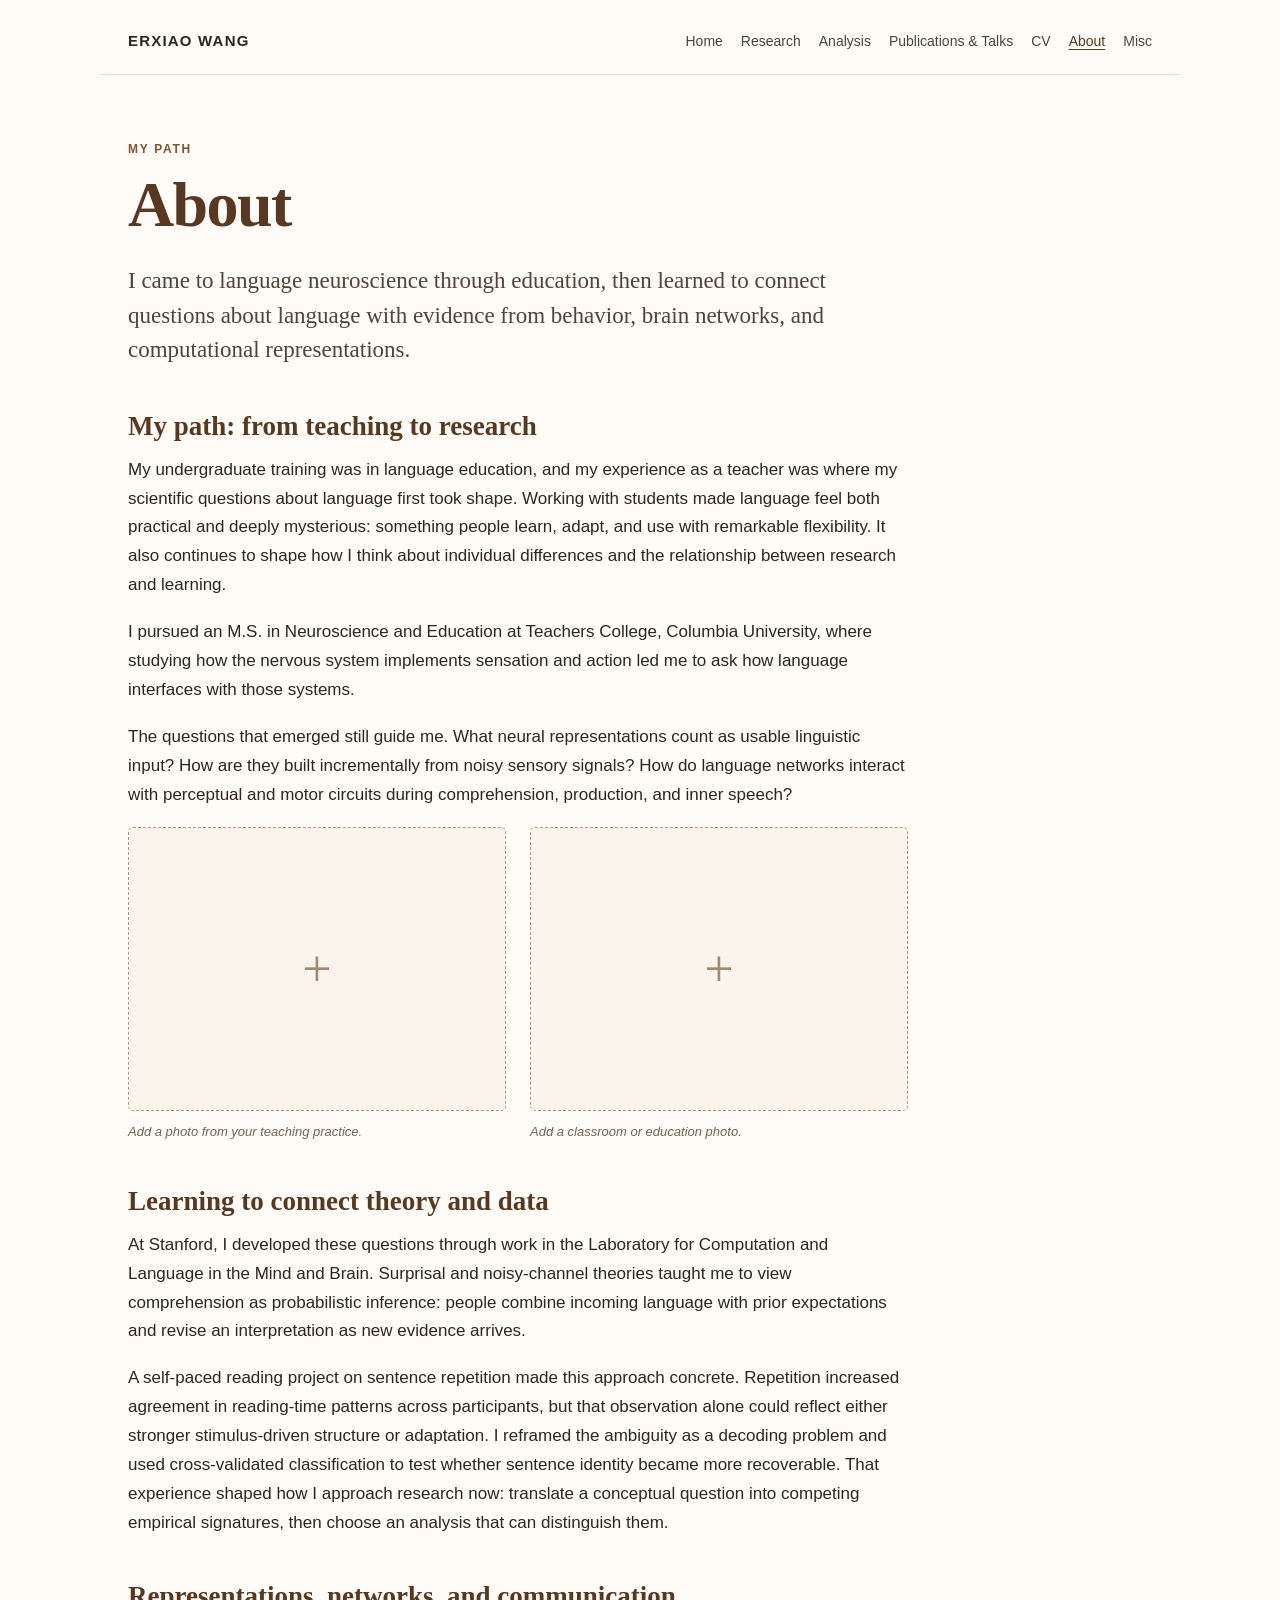
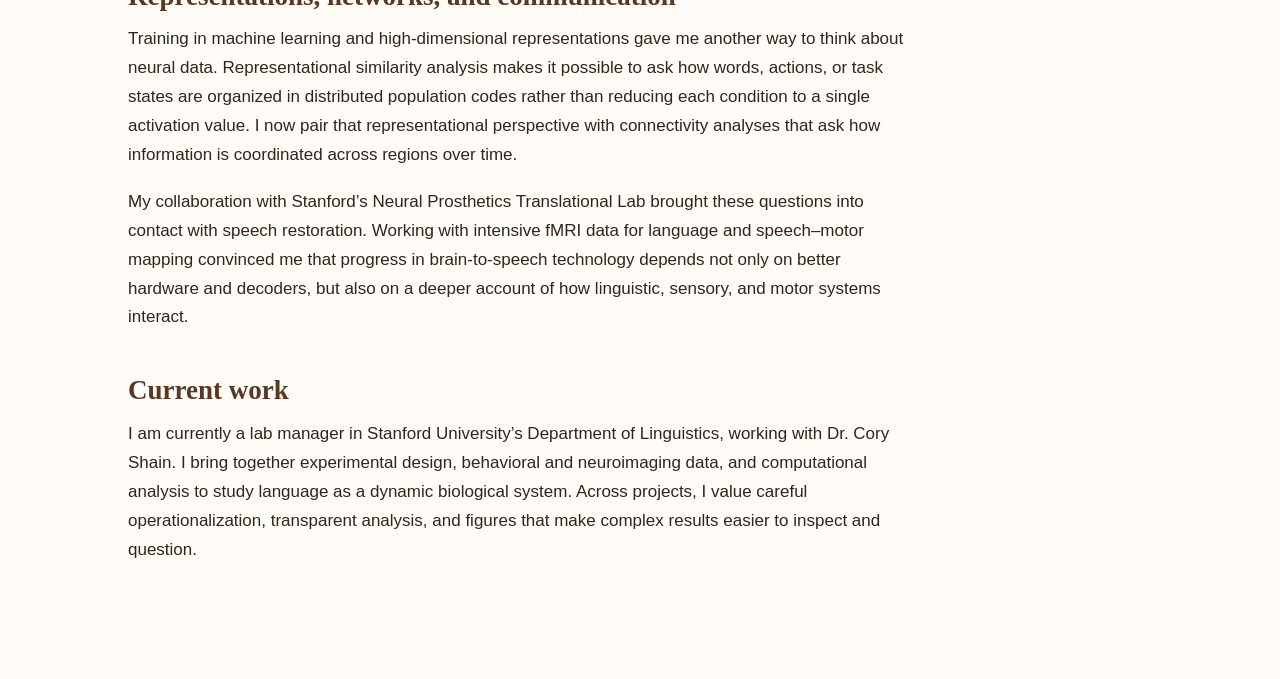
==== commit ce32c649: "Update personal academic website" ====
--- a/about.html
+++ b/about.html
@@ -1,21 +1,65 @@
 <!doctype html>
 <html lang="en">
   <head>
-    <meta charset="utf-8"><meta name="viewport" content="width=device-width, initial-scale=1">
-    <meta name="description" content="About YOUR NAME."><title>About | YOUR NAME</title>
-    <link rel="stylesheet" href="styles.css"><link rel="icon" type="image/svg+xml" href="favicon.svg">
+    <meta charset="utf-8">
+    <meta name="viewport" content="width=device-width, initial-scale=1">
+    <meta name="description" content="Erxiao Wang’s path from language education to neuroscience, computational psycholinguistics, and research on language in the brain.">
+    <title>About | ErxiaoWang personal website</title>
+    <link rel="stylesheet" href="styles.css">
+    <link rel="icon" type="image/svg+xml" href="favicon.svg">
   </head>
   <body>
     <header class="site-header">
-      <a class="site-title" href="index.html">YOUR NAME</a>
-      <nav class="nav" aria-label="Primary navigation"><a href="index.html">Home</a><a href="research.html">Research</a><a href="projects.html">Projects</a><a href="presentations.html">Publications &amp; Talks</a><a href="cv.html">CV</a><a class="active" aria-current="page" href="about.html">About</a></nav>
+      <a class="site-title" href="index.html">ERXIAO WANG</a>
+      <nav class="nav" aria-label="Primary navigation">
+        <a href="index.html">Home</a>
+        <a href="research.html">Research</a>
+        <a href="analysis.html">Analysis</a>
+        <a href="presentations.html">Publications &amp; Talks</a>
+        <a href="cv.html">CV</a>
+        <a class="active" aria-current="page" href="about.html">About</a>
+        <a href="misc.html">Misc</a>
+      </nav>
     </header>
+
     <main class="page text-page about-page">
-      <p class="eyebrow">Beyond the CV</p><h1>About</h1>
-      <p class="lead">TODO: Add one memorable sentence about the path that brought you to your field.</p>
-      <section><h2>My path</h2><p>TODO: Tell a concise story about your academic background, what motivates your work, and how your interests developed. Two or three paragraphs are usually enough.</p><p>TODO: Add a second paragraph about your values as a researcher, teacher, mentor, or collaborator.</p></section>
-      <section><h2>Outside research</h2><p>TODO: Share a few interests that make the page feel personal—books, music, sport, art, volunteering, travel, or anything else you enjoy.</p></section>
-      <section class="contact-card" aria-label="Contact information"><h2>Get in touch</h2><p>I welcome conversations about TODO: collaborations, research topics, mentoring, or speaking.</p><ul class="contact-list"><li><span>Email</span><a href="mailto:you@example.edu">you@example.edu</a></li><li><span>Office</span>TODO: Building, room, institution</li><li><span>GitHub</span><a href="https://github.com/YOUR-USERNAME">@YOUR-USERNAME</a></li></ul></section>
+      <p class="eyebrow">My path</p>
+      <h1>About</h1>
+      <p class="lead">I came to language neuroscience through education, then learned to connect questions about language with evidence from behavior, brain networks, and computational representations.</p>
+
+      <section>
+        <h2>My path: from teaching to research</h2>
+        <p>My undergraduate training was in language education, and my experience as a teacher was where my scientific questions about language first took shape. Working with students made language feel both practical and deeply mysterious: something people learn, adapt, and use with remarkable flexibility. It also continues to shape how I think about individual differences and the relationship between research and learning.</p>
+        <p>I pursued an M.S. in Neuroscience and Education at Teachers College, Columbia University, where studying how the nervous system implements sensation and action led me to ask how language interfaces with those systems.</p>
+        <p>The questions that emerged still guide me. What neural representations count as usable linguistic input? How are they built incrementally from noisy sensory signals? How do language networks interact with perceptual and motor circuits during comprehension, production, and inner speech?</p>
+        <div class="photo-grid path-photo-grid">
+          <figure class="photo-slot">
+            <div class="photo-slot-inner" aria-hidden="true"><span>+</span></div>
+            <figcaption>Add a photo from your teaching practice.</figcaption>
+          </figure>
+          <figure class="photo-slot">
+            <div class="photo-slot-inner" aria-hidden="true"><span>+</span></div>
+            <figcaption>Add a classroom or education photo.</figcaption>
+          </figure>
+        </div>
+      </section>
+
+      <section>
+        <h2>Learning to connect theory and data</h2>
+        <p>At Stanford, I developed these questions through work in the Laboratory for Computation and Language in the Mind and Brain. Surprisal and noisy-channel theories taught me to view comprehension as probabilistic inference: people combine incoming language with prior expectations and revise an interpretation as new evidence arrives.</p>
+        <p>A self-paced reading project on sentence repetition made this approach concrete. Repetition increased agreement in reading-time patterns across participants, but that observation alone could reflect either stronger stimulus-driven structure or adaptation. I reframed the ambiguity as a decoding problem and used cross-validated classification to test whether sentence identity became more recoverable. That experience shaped how I approach research now: translate a conceptual question into competing empirical signatures, then choose an analysis that can distinguish them.</p>
+      </section>
+
+      <section>
+        <h2>Representations, networks, and communication</h2>
+        <p>Training in machine learning and high-dimensional representations gave me another way to think about neural data. Representational similarity analysis makes it possible to ask how words, actions, or task states are organized in distributed population codes rather than reducing each condition to a single activation value. I now pair that representational perspective with connectivity analyses that ask how information is coordinated across regions over time.</p>
+        <p>My collaboration with Stanford’s Neural Prosthetics Translational Lab brought these questions into contact with speech restoration. Working with intensive fMRI data for language and speech–motor mapping convinced me that progress in brain-to-speech technology depends not only on better hardware and decoders, but also on a deeper account of how linguistic, sensory, and motor systems interact.</p>
+      </section>
+
+      <section>
+        <h2>Current work</h2>
+        <p>I am currently a lab manager in Stanford University’s Department of Linguistics, working with Dr. Cory Shain. I bring together experimental design, behavioral and neuroimaging data, and computational analysis to study language as a dynamic biological system. Across projects, I value careful operationalization, transparent analysis, and figures that make complex results easier to inspect and question.</p>
+      </section>
     </main>
   </body>
 </html>
--- a/styles.css
+++ b/styles.css
@@ -1,18 +1,23 @@
 :root {
   --page-width: 1080px;
   --text-width: 780px;
-  --ink: #18202a;
-  --muted: #66717e;
-  --line: #dce3e8;
-  --accent: #176b87;
-  --accent-dark: #0d4c62;
-  --soft: #eef7f8;
-  --paper: #ffffff;
-  --shadow: 0 18px 50px rgba(22, 55, 67, 0.10);
+  --ink: #2e251f;
+  --muted: #756354;
+  --line: #e5d9cd;
+  --accent: #85532f;
+  --accent-dark: #583821;
+  --soft: #f4eadf;
+  --paper: #fffcf7;
+  --shadow: 0 18px 50px rgba(88, 56, 33, 0.10);
+  --surface: #faf4ec;
+  --accent-line: #d4b99c;
+  --text-secondary: #514337;
 }
 
 * { box-sizing: border-box; }
 html { scroll-behavior: smooth; }
+::selection { background: #e9d5bd; color: var(--accent-dark); }
+:focus-visible { outline: 3px solid var(--accent); outline-offset: 4px; }
 body { margin: 0; color: var(--ink); background: var(--paper); font-family: Inter, ui-sans-serif, -apple-system, BlinkMacSystemFont, "Segoe UI", sans-serif; font-size: 17px; line-height: 1.7; }
 a { color: var(--accent); text-underline-offset: 3px; }
 a:hover { color: var(--accent-dark); }
@@ -20,23 +25,26 @@
 .site-header { max-width: var(--page-width); margin: 0 auto; padding: 28px 28px 20px; display: flex; justify-content: space-between; align-items: baseline; gap: 28px; border-bottom: 1px solid var(--line); }
 .site-title { flex: none; color: var(--ink); font-size: 15px; font-weight: 800; letter-spacing: .08em; text-decoration: none; }
 .nav { display: flex; flex-wrap: wrap; justify-content: flex-end; gap: 7px 18px; font-size: 14px; }
-.nav a { color: #46515d; text-decoration: none; }
+.nav a { color: var(--text-secondary); text-decoration: none; }
 .nav a.active, .nav a:hover { color: var(--accent-dark); text-decoration: underline; }
 
 .page { max-width: var(--page-width); margin: 0 auto; padding: 64px 28px 96px; }
 .text-page > section, .text-page > p, .text-page > ol, .text-page > ul { max-width: var(--text-width); }
-h1, h2 { font-family: Georgia, "Times New Roman", serif; }
+h1, h2, h3 { font-family: Georgia, "Times New Roman", serif; }
 h1 { margin: 0 0 26px; color: var(--accent-dark); font-size: clamp(42px, 6vw, 64px); line-height: 1.05; letter-spacing: -.025em; }
 h2 { margin: 42px 0 12px; color: var(--accent-dark); font-size: 27px; line-height: 1.25; }
 p { margin: 0 0 18px; }
 ol, ul { margin-top: 0; padding-left: 24px; }
 li { margin-bottom: 10px; }
 .eyebrow { margin-bottom: 12px; color: var(--accent); font-size: 12px; font-weight: 800; letter-spacing: .14em; text-transform: uppercase; }
-.lead { max-width: 720px; margin-bottom: 30px; color: #364553; font-family: Georgia, "Times New Roman", serif; font-size: 23px; line-height: 1.5; }
+.lead { max-width: 720px; margin-bottom: 30px; color: var(--text-secondary); font-family: Georgia, "Times New Roman", serif; font-size: 23px; line-height: 1.5; }
 
 .home-page { padding-top: 76px; }
 .home-layout { display: grid; grid-template-columns: minmax(0, 1.65fr) minmax(250px, .75fr); gap: 64px; align-items: start; }
 .home-text h1 { font-size: clamp(48px, 7vw, 76px); }
+.name-pronunciation { display: flex; flex-wrap: wrap; align-items: center; gap: 8px 14px; margin: -12px 0 28px; }
+.name-pronunciation span { color: var(--muted); font-size: 13px; font-weight: 700; letter-spacing: .04em; text-transform: uppercase; }
+.name-pronunciation audio { width: 245px; height: 34px; }
 .portrait { margin: 48px 0 0; }
 .portrait img { display: block; width: 100%; aspect-ratio: 4 / 5; object-fit: cover; border-radius: 3px; box-shadow: var(--shadow); }
 figcaption { margin-top: 10px; color: var(--muted); font-size: 13px; font-style: italic; text-align: right; }
@@ -50,11 +58,19 @@
 .tag-list { display: flex; flex-wrap: wrap; gap: 9px; padding: 0; list-style: none; }
 .tag-list li { padding: 6px 11px; margin: 0; background: var(--soft); border-radius: 999px; color: var(--accent-dark); font-size: 14px; }
 
+.research-theme { position: relative; padding-top: 18px; margin-top: 46px; border-top: 1px solid var(--line); }
+.research-theme h2 { margin-top: 0; padding-right: 52px; }
+.theme-number { position: absolute; top: 22px; right: 0; color: #a58c74; font-size: 13px; font-weight: 800; letter-spacing: .12em; }
+.selected-projects { margin-top: 66px; padding-top: 34px; border-top: 3px solid var(--accent-dark); scroll-margin-top: 24px; }
+.selected-projects > h2 { margin-top: 0; }
+.selected-projects .project-entry { padding-left: 0; padding-right: 0; }
+.selected-projects .project-entry h3 { margin: 0 0 9px; color: var(--ink); font-size: 24px; line-height: 1.35; }
+
 .projects-page { max-width: var(--page-width); }
 .projects-intro { color: var(--muted); }
 .project-category { margin-bottom: 16px; }
-.category-header { display: flex; width: 100%; align-items: center; justify-content: space-between; gap: 20px; padding: 18px 22px; background: #f8fafb; border: 1px solid var(--line); border-radius: 8px; cursor: pointer; text-align: left; font: inherit; color: inherit; }
-.category-header:hover, .project-category.open .category-header { background: var(--soft); border-color: #b7d9df; }
+.category-header { display: flex; width: 100%; align-items: center; justify-content: space-between; gap: 20px; padding: 18px 22px; background: var(--surface); border: 1px solid var(--line); border-radius: 8px; cursor: pointer; text-align: left; font: inherit; color: inherit; }
+.category-header:hover, .project-category.open .category-header { background: var(--soft); border-color: var(--accent-line); }
 .category-title { display: flex; flex-direction: column; gap: 2px; }
 .category-name { color: var(--accent-dark); font-family: Georgia, "Times New Roman", serif; font-size: 22px; font-weight: 700; line-height: 1.3; }
 .category-subtitle, .category-count { color: var(--muted); font-size: 14px; }
@@ -69,10 +85,66 @@
 .project-meta { color: var(--muted); font-size: 14px; }
 .resource-links { display: flex; flex-wrap: wrap; gap: 18px; font-size: 14px; font-weight: 700; }
 
+.analysis-page { max-width: 1180px; }
+.analysis-page > .lead { margin-bottom: 58px; }
+.analysis-method-nav { display: flex; flex-wrap: wrap; gap: 10px; margin: -28px 0 42px; }
+.analysis-method-nav a { padding: 6px 14px; border: 1px solid var(--accent-line); border-radius: 999px; background: var(--soft); font-size: 14px; font-weight: 700; text-decoration: none; }
+.analysis-entry[id] { scroll-margin-top: 24px; }
+.method-summary { grid-template-columns: repeat(2, minmax(0, 1fr)); }
+.analysis-placeholder-panel { display: flex; min-height: 240px; align-items: center; justify-content: center; flex-direction: column; gap: 8px; border: 1px dashed var(--accent-line); border-radius: 5px; background: var(--surface); color: var(--muted); }
+.analysis-placeholder-panel span { color: var(--accent-dark); font-family: Georgia, "Times New Roman", serif; font-size: 25px; }
+.analysis-placeholder-panel p { margin: 0; font-size: 14px; }
+.analysis-entry { padding: 44px 0 54px; border-top: 1px solid var(--line); }
+.analysis-entry:last-of-type { border-bottom: 1px solid var(--line); }
+.analysis-heading { display: flex; align-items: flex-start; justify-content: space-between; gap: 28px; margin-bottom: 26px; }
+.analysis-heading h2 { max-width: 780px; margin: 4px 0 0; color: var(--ink); font-size: clamp(27px, 4vw, 38px); }
+.analysis-kicker { margin: 0; color: var(--accent); font-size: 12px; font-weight: 800; letter-spacing: .12em; text-transform: uppercase; }
+.analysis-status { flex: none; margin: 4px 0 0; padding: 5px 10px; border: 1px solid var(--accent-line); border-radius: 999px; color: var(--accent-dark); font-size: 13px; font-weight: 700; }
+.analysis-summary { display: grid; grid-template-columns: repeat(3, 1fr); gap: 30px; margin-bottom: 30px; }
+.analysis-summary.method-summary { grid-template-columns: repeat(2, minmax(0, 1fr)); }
+.analysis-summary h3 { margin: 0 0 8px; color: var(--accent-dark); font-size: 18px; }
+.analysis-summary p { color: var(--text-secondary); font-size: 15px; line-height: 1.65; }
+.analysis-figure { margin: 32px 0 22px; }
+.analysis-figure img { display: block; width: 100%; height: auto; background: #000; border: 1px solid #493a2c; box-shadow: var(--shadow); }
+.analysis-figure figcaption { max-width: 940px; margin-top: 12px; text-align: left; }
+.interpretation-note { max-width: 940px; color: var(--muted); font-size: 14px; }
+.developing-entry > p { max-width: var(--text-width); }
+
 .output-section { margin-bottom: 54px; }
 .output-entry { padding: 20px 0; border-top: 1px solid var(--line); }
 .output-entry:last-child { border-bottom: 1px solid var(--line); }
 .output-entry p { margin-bottom: 8px; }
+.output-entry h3 { margin: 0 0 8px; color: var(--ink); font-size: 21px; line-height: 1.35; }
+.output-date { color: var(--accent); font-size: 12px; font-weight: 800; letter-spacing: .08em; text-transform: uppercase; }
+.output-venue { color: var(--muted); font-size: 15px; }
+.misc-page { max-width: var(--page-width); }
+.misc-page > .lead { max-width: 700px; margin-bottom: 64px; }
+.personal-gallery-section { padding: 38px 0 58px; border-top: 1px solid var(--line); }
+.gallery-heading { display: flex; align-items: flex-end; justify-content: space-between; gap: 36px; margin-bottom: 24px; }
+.gallery-heading h2 { margin: 0; font-size: 34px; }
+.gallery-heading > p { max-width: 420px; margin: 0; color: var(--muted); text-align: right; }
+.gallery-number { margin: 0 0 4px; color: var(--accent); font-size: 12px; font-weight: 800; letter-spacing: .12em; }
+.gallery-story { max-width: var(--text-width); margin-bottom: 28px; color: var(--text-secondary); }
+.photo-grid { display: grid; grid-template-columns: repeat(2, minmax(0, 1fr)); gap: 24px; }
+.misc-page .photo-grid { grid-template-columns: repeat(2, minmax(0, 300px)); max-width: 620px; gap: 20px; align-items: start; }
+.photo-card, .photo-slot { margin: 0; }
+.photo-card img { display: block; width: 100%; aspect-ratio: 4 / 3; object-fit: cover; border-radius: 5px; box-shadow: var(--shadow); }
+.misc-page .photo-card img { aspect-ratio: auto; height: auto; }
+.photo-slideshow { max-width: 300px; }
+.photo-slideshow .photo-card { margin-bottom: 20px; }
+.photo-slideshow.slideshow-ready .photo-card { margin: 0; }
+.photo-slideshow.slideshow-ready .photo-card a { display: flex; align-items: center; justify-content: center; height: 360px; }
+.misc-page .photo-slideshow.slideshow-ready img { width: auto; height: auto; max-width: 100%; max-height: 360px; object-fit: contain; }
+.photo-slideshow [hidden] { display: none !important; }
+.slideshow-controls { display: flex; align-items: center; justify-content: space-between; gap: 20px; margin-top: 16px; }
+.slideshow-controls button { width: 42px; height: 42px; border: 1px solid var(--accent-line); border-radius: 50%; background: var(--soft); color: var(--accent-dark); font-size: 22px; cursor: pointer; }
+.slideshow-controls button:hover { background: var(--accent); color: var(--paper); }
+.slideshow-controls button:focus-visible, .photo-slideshow:focus-visible { outline: 2px solid var(--accent); outline-offset: 4px; }
+.slide-position { color: var(--muted); font-size: 14px; }
+.photo-card-wide img { object-position: center 38%; }
+.photo-card figcaption, .photo-slot figcaption { margin-top: 10px; text-align: left; }
+.photo-slot-inner { display: grid; aspect-ratio: 4 / 3; place-items: center; border: 1px dashed #b99b7b; border-radius: 5px; background: var(--surface); color: #a3896d; }
+.photo-slot-inner span { font-family: Georgia, "Times New Roman", serif; font-size: 52px; font-weight: 400; line-height: 1; }
 .page-heading-row { display: flex; align-items: flex-end; justify-content: space-between; gap: 30px; margin-bottom: 22px; }
 .page-heading-row h1 { margin-bottom: 0; }
 .cv-section { padding: 6px 0 28px; border-top: 1px solid var(--line); }
@@ -83,13 +155,13 @@
 .cv-preview { padding-top: 4px; }
 .file-note { color: var(--muted); font-size: 14px; }
 .cv-frame { width: 100%; min-height: 760px; border: 1px solid var(--line); }
-.asset-placeholder { padding: 26px; background: #f8fafb; border: 1px dashed #aab7c0; color: var(--muted); }
+.asset-placeholder { padding: 26px; background: var(--surface); border: 1px dashed #b99b7b; color: var(--muted); }
 .asset-placeholder p:last-child { margin-bottom: 0; overflow-wrap: anywhere; }
 .contact-card { margin-top: 48px; padding: 8px 26px 20px; background: var(--soft); border-left: 4px solid var(--accent); }
 .contact-list { padding: 0; list-style: none; }
 .contact-list li { display: grid; grid-template-columns: 90px 1fr; gap: 12px; }
 .contact-list span { color: var(--muted); font-size: 14px; font-weight: 700; }
-code { padding: 2px 5px; background: #f3f5f6; border-radius: 3px; font-size: .9em; }
+code { padding: 2px 5px; background: var(--soft); border-radius: 3px; font-size: .9em; }
 
 @media (max-width: 760px) {
   body { font-size: 16px; }
@@ -106,6 +178,14 @@
   .category-header { padding: 16px; }
   .project-entry { padding: 24px 8px; }
   .cv-frame { min-height: 520px; }
+  .analysis-heading { flex-direction: column; gap: 12px; }
+  .analysis-summary { grid-template-columns: 1fr; gap: 8px; }
+  .analysis-summary.method-summary { grid-template-columns: 1fr; }
+  .analysis-entry { padding: 34px 0 42px; }
+  .gallery-heading { align-items: flex-start; flex-direction: column; gap: 8px; }
+  .gallery-heading > p { text-align: left; }
+  .photo-grid { grid-template-columns: 1fr; }
+  .misc-page .photo-grid { grid-template-columns: minmax(0, 300px); }
 }
 
 @media print {
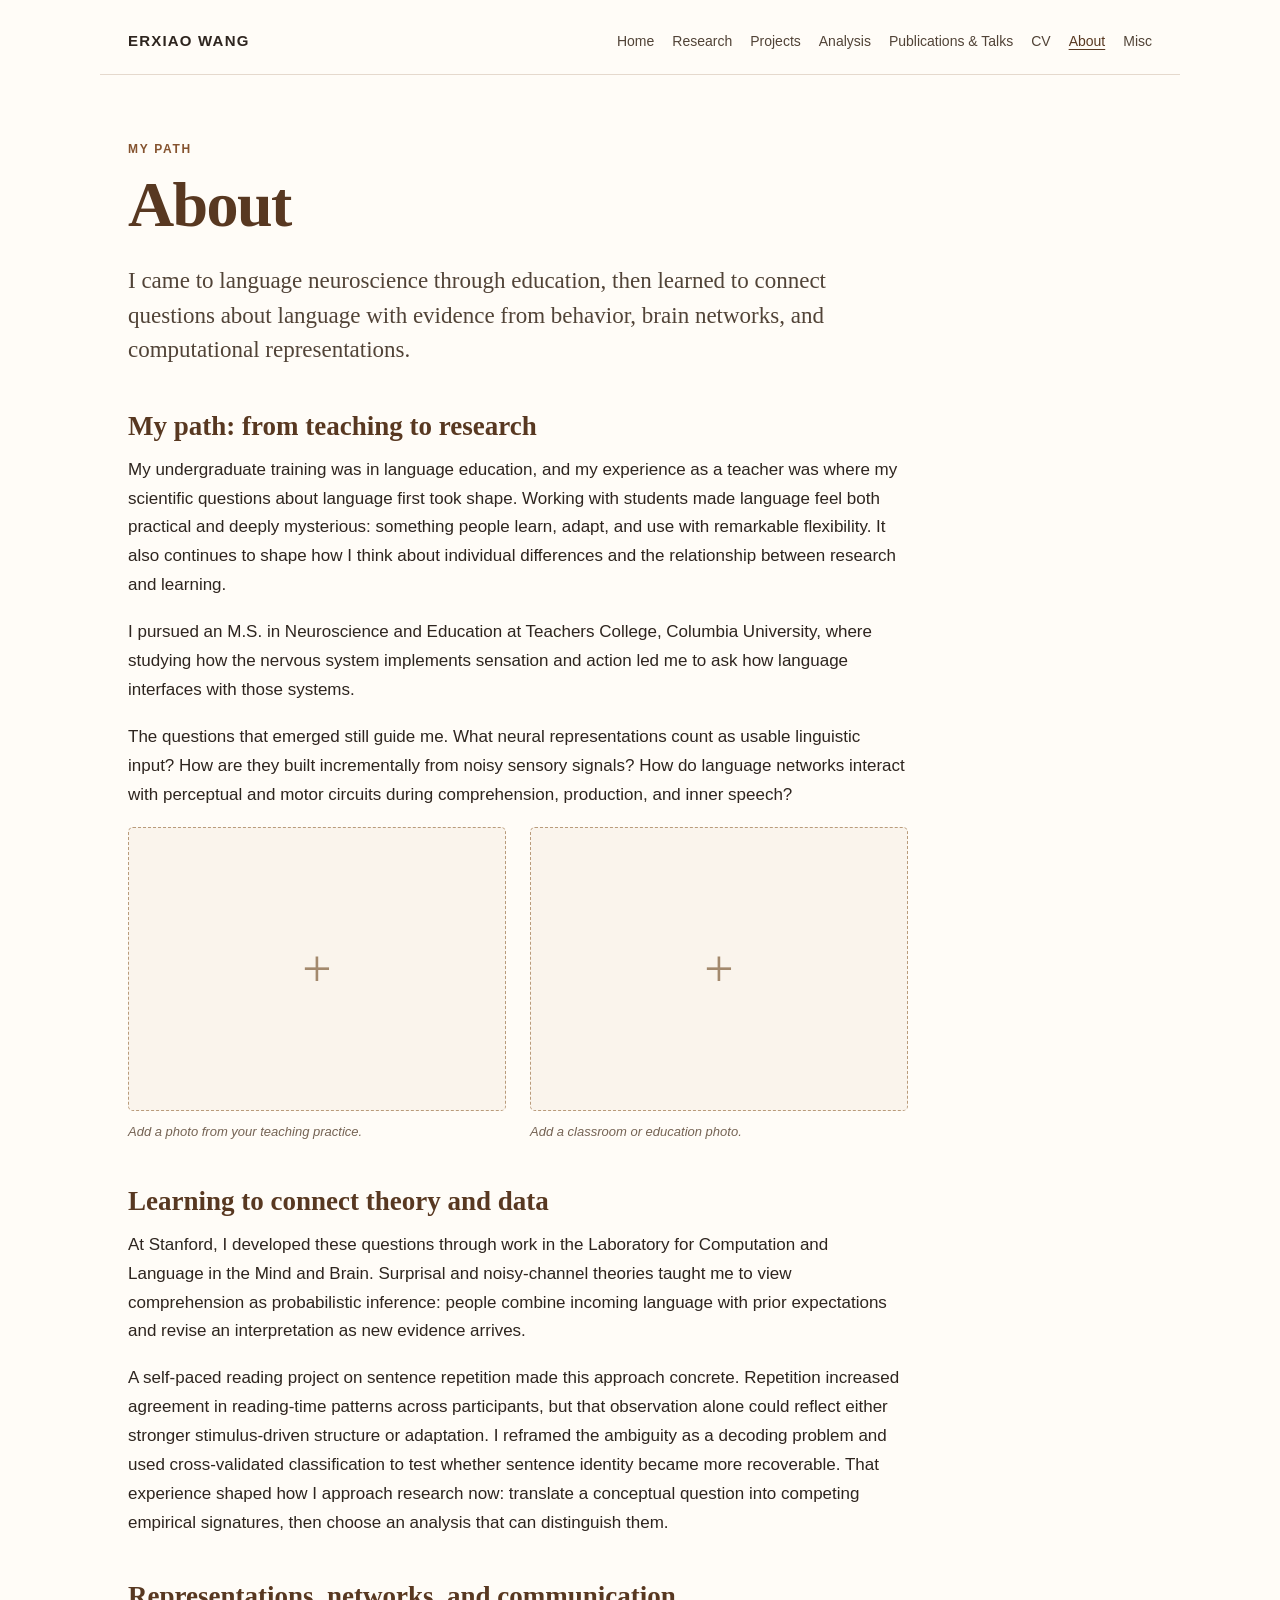
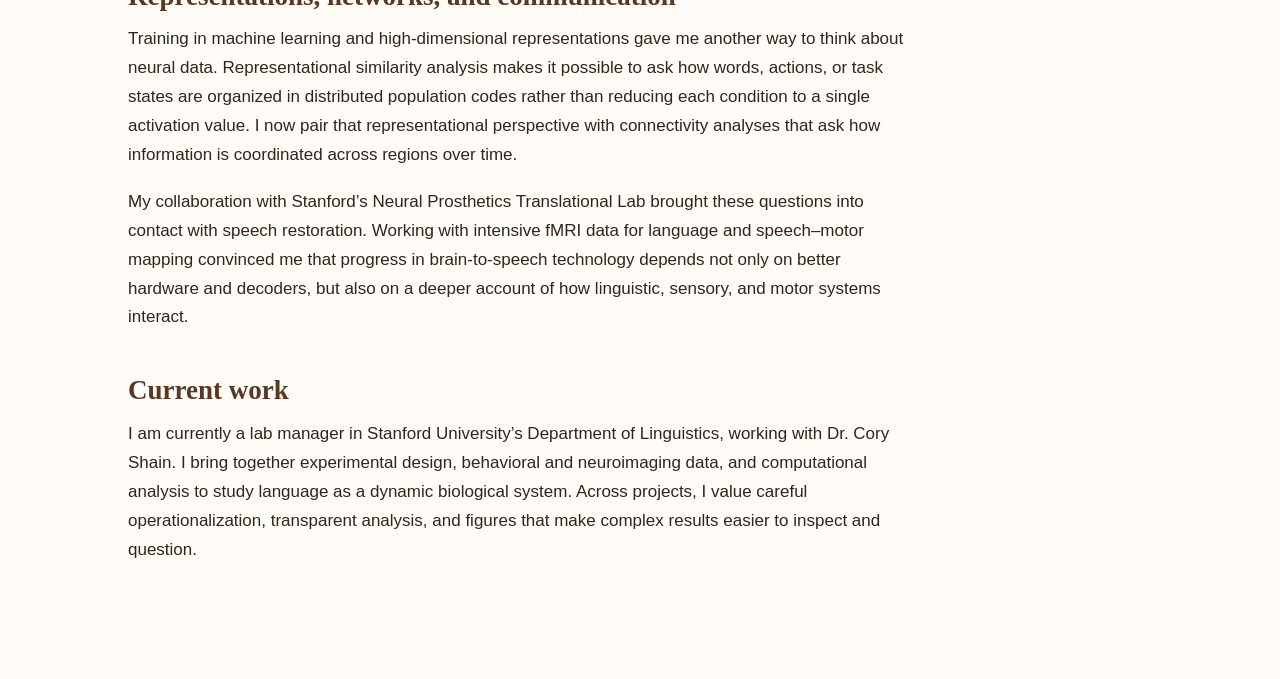
==== commit 8b914d72: "update" ====
--- a/about.html
+++ b/about.html
@@ -14,6 +14,7 @@
       <nav class="nav" aria-label="Primary navigation">
         <a href="index.html">Home</a>
         <a href="research.html">Research</a>
+        <a href="projects.html">Projects</a>
         <a href="analysis.html">Analysis</a>
         <a href="presentations.html">Publications &amp; Talks</a>
         <a href="cv.html">CV</a>
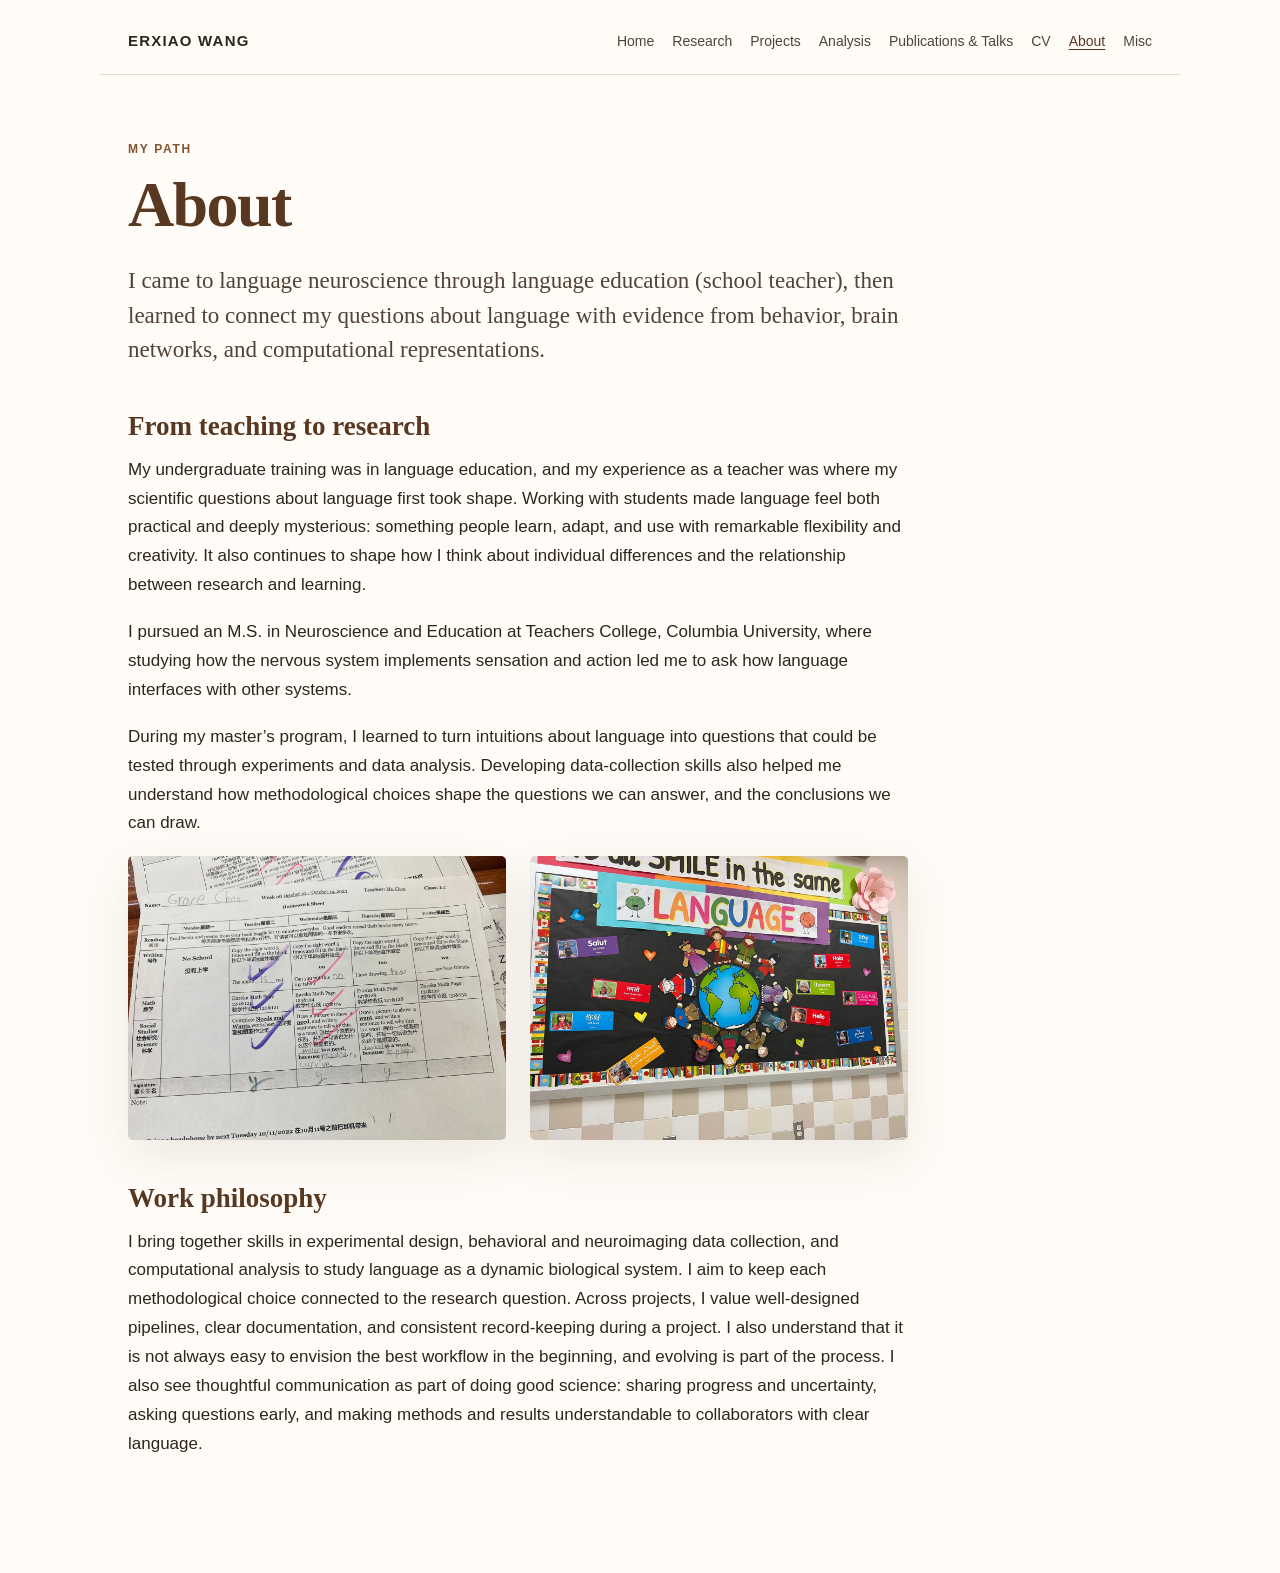
==== commit 72ef620a: "update" ====
--- a/about.html
+++ b/about.html
@@ -26,40 +26,37 @@
     <main class="page text-page about-page">
       <p class="eyebrow">My path</p>
       <h1>About</h1>
-      <p class="lead">I came to language neuroscience through education, then learned to connect questions about language with evidence from behavior, brain networks, and computational representations.</p>
+      <p class="lead">I came to language neuroscience through language education (school teacher), then learned to connect my questions about language with evidence from behavior, brain networks, and computational representations.</p>
 
       <section>
-        <h2>My path: from teaching to research</h2>
-        <p>My undergraduate training was in language education, and my experience as a teacher was where my scientific questions about language first took shape. Working with students made language feel both practical and deeply mysterious: something people learn, adapt, and use with remarkable flexibility. It also continues to shape how I think about individual differences and the relationship between research and learning.</p>
-        <p>I pursued an M.S. in Neuroscience and Education at Teachers College, Columbia University, where studying how the nervous system implements sensation and action led me to ask how language interfaces with those systems.</p>
-        <p>The questions that emerged still guide me. What neural representations count as usable linguistic input? How are they built incrementally from noisy sensory signals? How do language networks interact with perceptual and motor circuits during comprehension, production, and inner speech?</p>
+        <h2>From teaching to research</h2>
+        <p>My undergraduate training was in language education, and my experience as a teacher was where my scientific questions about language first took shape. Working with students made language feel both practical and deeply mysterious: something people learn, adapt, and use with remarkable flexibility and creativity. It also continues to shape how I think about individual differences and the relationship between research and learning.</p>
+        <p>I pursued an M.S. in Neuroscience and Education at Teachers College, Columbia University, where studying how the nervous system implements sensation and action led me to ask how language interfaces with other systems.</p>
+        <p>During my master’s program, I learned to turn intuitions about language into questions that could be tested through experiments and data analysis. Developing data-collection skills also helped me understand how methodological choices shape the questions we can answer, and the conclusions we can draw.</p>
+        <!-- <p>The questions that emerged still motivates me. What neural representations count as usable linguistic input? How are they built incrementally from noisy sensory signals? How do language networks interact with perceptual and motor circuits during comprehension, production, and inner speech?</p> -->
         <div class="photo-grid path-photo-grid">
-          <figure class="photo-slot">
-            <div class="photo-slot-inner" aria-hidden="true"><span>+</span></div>
-            <figcaption>Add a photo from your teaching practice.</figcaption>
+          <figure class="photo-card">
+            <a href="assets/about/bilingual-homework.jpg" aria-label="View the bilingual homework photo"><img src="assets/about/bilingual-homework.jpg" alt="An English–Mandarin homework sheet with handwritten answers and teacher feedback" loading="lazy"></a>
           </figure>
-          <figure class="photo-slot">
-            <div class="photo-slot-inner" aria-hidden="true"><span>+</span></div>
-            <figcaption>Add a classroom or education photo.</figcaption>
+          <figure class="photo-card">
+            <a href="assets/about/classroom-languages.jpg" aria-label="View the classroom language display"><img src="assets/about/classroom-languages.jpg" alt="A colorful classroom display celebrating languages with greetings from around the world" loading="lazy"></a>
           </figure>
         </div>
       </section>
 
-      <section>
-        <h2>Learning to connect theory and data</h2>
-        <p>At Stanford, I developed these questions through work in the Laboratory for Computation and Language in the Mind and Brain. Surprisal and noisy-channel theories taught me to view comprehension as probabilistic inference: people combine incoming language with prior expectations and revise an interpretation as new evidence arrives.</p>
-        <p>A self-paced reading project on sentence repetition made this approach concrete. Repetition increased agreement in reading-time patterns across participants, but that observation alone could reflect either stronger stimulus-driven structure or adaptation. I reframed the ambiguity as a decoding problem and used cross-validated classification to test whether sentence identity became more recoverable. That experience shaped how I approach research now: translate a conceptual question into competing empirical signatures, then choose an analysis that can distinguish them.</p>
-      </section>
 
+
+</section>
+<!-- 
       <section>
         <h2>Representations, networks, and communication</h2>
         <p>Training in machine learning and high-dimensional representations gave me another way to think about neural data. Representational similarity analysis makes it possible to ask how words, actions, or task states are organized in distributed population codes rather than reducing each condition to a single activation value. I now pair that representational perspective with connectivity analyses that ask how information is coordinated across regions over time.</p>
         <p>My collaboration with Stanford’s Neural Prosthetics Translational Lab brought these questions into contact with speech restoration. Working with intensive fMRI data for language and speech–motor mapping convinced me that progress in brain-to-speech technology depends not only on better hardware and decoders, but also on a deeper account of how linguistic, sensory, and motor systems interact.</p>
-      </section>
+      </section> -->
 
       <section>
-        <h2>Current work</h2>
-        <p>I am currently a lab manager in Stanford University’s Department of Linguistics, working with Dr. Cory Shain. I bring together experimental design, behavioral and neuroimaging data, and computational analysis to study language as a dynamic biological system. Across projects, I value careful operationalization, transparent analysis, and figures that make complex results easier to inspect and question.</p>
+        <h2>Work philosophy</h2>
+        <p>I bring together skills in experimental design, behavioral and neuroimaging data collection, and computational analysis to study language as a dynamic biological system. I aim to keep each methodological choice connected to the research question. Across projects, I value well-designed pipelines, clear documentation, and consistent record-keeping during a project. I also understand that it is not always easy to envision the best workflow in the beginning, and evolving is part of the process. I also see thoughtful communication as part of doing good science: sharing progress and uncertainty, asking questions early, and making methods and results understandable to collaborators with clear language.</p>
       </section>
     </main>
   </body>
--- a/styles.css
+++ b/styles.css
@@ -105,7 +105,7 @@
 .analysis-summary h3 { margin: 0 0 8px; color: var(--accent-dark); font-size: 18px; }
 .analysis-summary p { color: var(--text-secondary); font-size: 15px; line-height: 1.65; }
 .analysis-figure { margin: 32px 0 22px; }
-.analysis-figure img { display: block; width: 100%; height: auto; background: #000; border: 1px solid #493a2c; box-shadow: var(--shadow); }
+.analysis-figure img { display: block; width: 75%; height: auto; margin-inline: auto; background: #000; border: 1px solid #493a2c; box-shadow: var(--shadow); }
 .analysis-figure figcaption { max-width: 940px; margin-top: 12px; text-align: left; }
 .interpretation-note { max-width: 940px; color: var(--muted); font-size: 14px; }
 .developing-entry > p { max-width: var(--text-width); }
